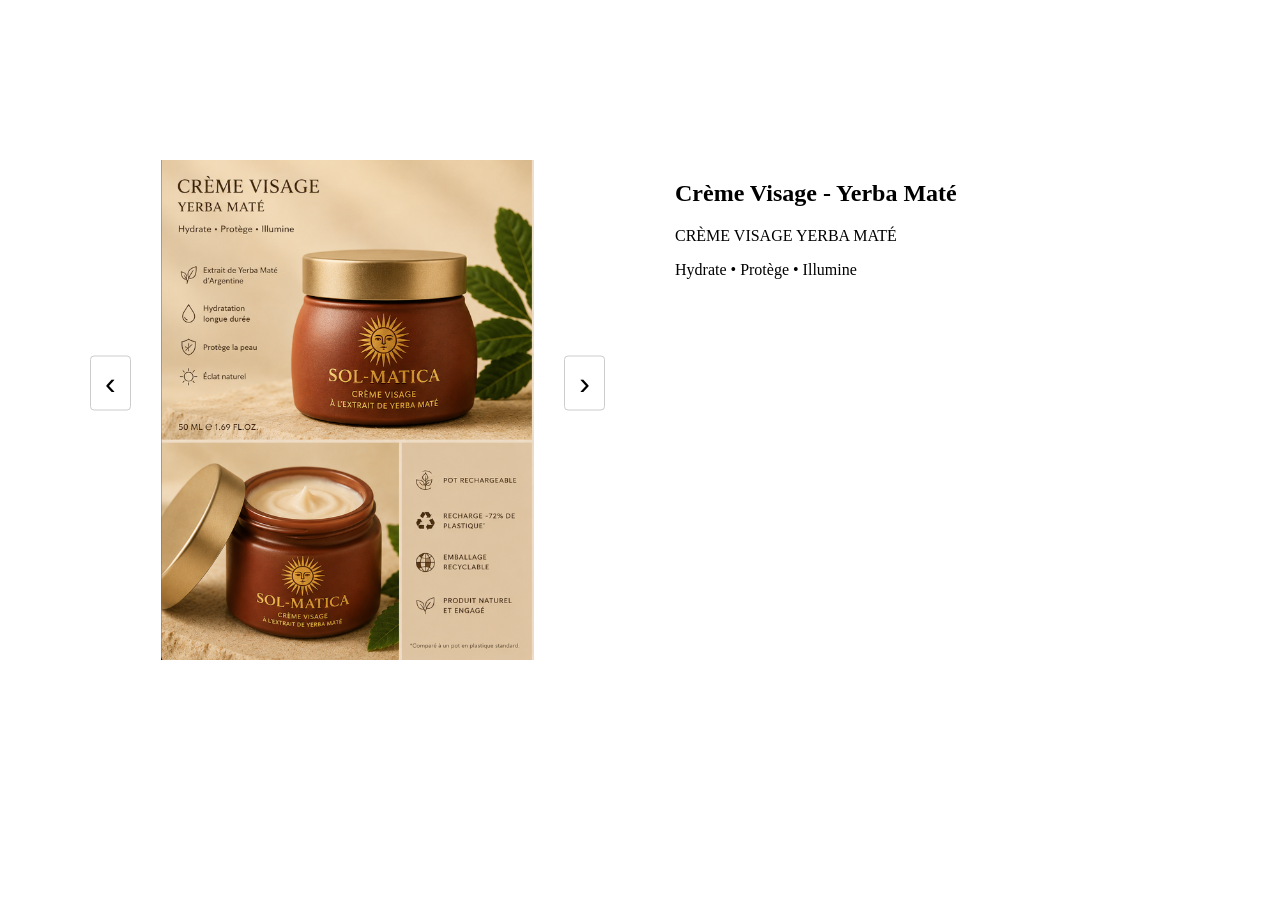
==== produit1.html @ a65f70f5 "Add files via upload I added the newest version of the site Sol-Matica representing these files" ====
<!DOCTYPE html>
<html lang="en">
<head>
    <meta charset="utf-8">
    <meta name="viewport" content="width=device-width, initial-scale=1.0">
    <link rel="stylesheet" href="produit1.css">
    <link href="https://fonts.googleapis.com/css2?family=Montserrat:wght@100;200;300;400;500;600;700&display=swap" rel="stylesheet">
    

    <title>Crème Visage</title>


</head>

<body>
    <section class="background-prod">

        <div class="product-container">

            <div class="product-image">
                <button class="carousel-btn prev">&#8249;</button>
  
                <div class="carousel-track">
                    <img src="produit1.png" alt="Vue 1">
                    <img src="produit1bis.png" alt="Vue 2">
                </div>

                <button class="carousel-btn next">&#8250;</button>
            </div>

            <div class="product-info">
                <h1>Crème Visage - Yerba Maté</h1>
                <p>CRÈME VISAGE YERBA MATÉ</p>
                <p>Hydrate • Protège • Illumine</p>
            </div>

        </div>

    </section>

    <script>
        const imgs = document.querySelectorAll('.carousel-track img');
        let current = 0;

        imgs[current].classList.add('active');

        document.querySelector('.prev').addEventListener('click', () => {
        imgs[current].classList.remove('active');
        current = (current - 1 + imgs.length) % imgs.length;
        imgs[current].classList.add('active');
        });

        document.querySelector('.next').addEventListener('click', () => {
        imgs[current].classList.remove('active');
        current = (current + 1) % imgs.length;
        imgs[current].classList.add('active');
        });
    </script>
</body>
---- produit1.css ----
body {
    background-color: rgba(255, 255, 255, 0.05);
    overflow-x: hidden;
    margin: 0;
    padding: 0;
}

.background-prod {
  background-color: white;
  min-height: 100vh;
  padding: 40px;
  box-sizing: border-box;
}

.product-container {
  display: flex;
  gap: 70px;
  max-width: 1100px;
  margin: 0 auto;
  padding-top:10%;

}


.product-image img {
  width: 100%;
  height: auto;
  display: block;
}

.product-info {
  flex: 1;
}


.product-image {
  position: relative;
  flex: 1;
  display: flex;
  align-items: center;
  gap: 30px;
}

.carousel-track {
  overflow: hidden;
  width: 100%;
}

.carousel-track img {
  width: 100%;
  display: none;
  height: 500px;        /* hauteur fixe — toutes les images auront la même */
  object-fit: cover;    /* recadre sans déformer */
}

.carousel-track img.active {
  display: block;
}

.carousel-btn {
  background: none;
  transform: translateY(-50%);
  border: 1px solid #ccc;
  font-size: 2rem;
  cursor: pointer;
  padding: 8px 14px;
  border-radius: 4px;
}
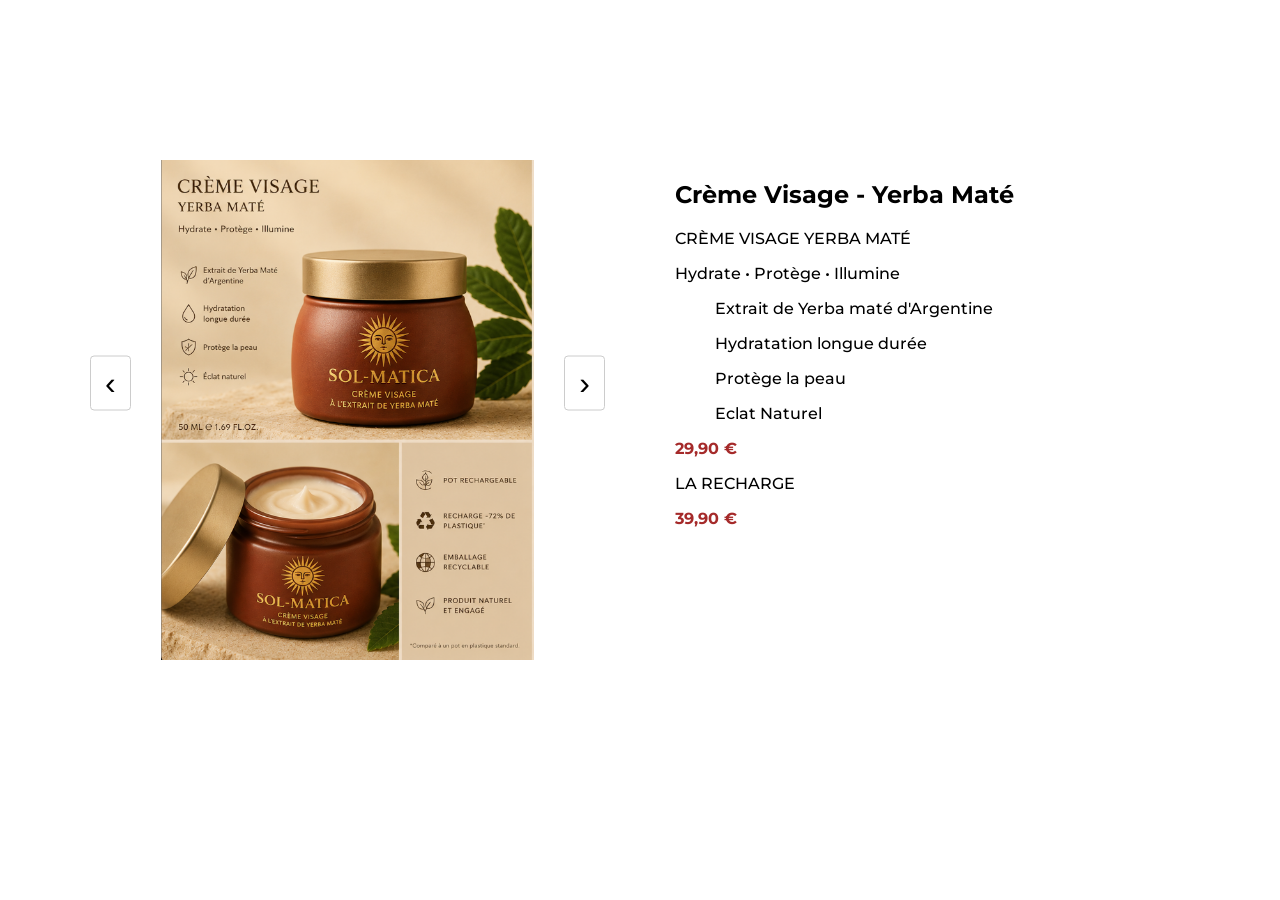
==== commit 1f4c1c33: "Add files via upload" ====
--- a/produit1.html
+++ b/produit1.html
@@ -32,6 +32,15 @@
                 <h1>Crème Visage - Yerba Maté</h1>
                 <p>CRÈME VISAGE YERBA MATÉ</p>
                 <p>Hydrate • Protège • Illumine</p>
+                <p><ul>Extrait de Yerba maté d'Argentine</ul></p>
+                <p><ul>Hydratation longue durée</ul></p>
+                <p><ul>Protège la peau</ul></p>
+                <p><ul>Eclat Naturel</ul></p>
+                <p style="color: brown; font-weight: bold;">
+                29,90 € </p>
+                <p>LA RECHARGE</p>
+                <p style="color: brown; font-weight: bold;">
+                39,90 € </p>
             </div>
 
         </div>
--- a/produit1.css
+++ b/produit1.css
@@ -30,6 +30,8 @@
 
 .product-info {
   flex: 1;
+  font-family: 'Montserrat', sans-serif;
+  font-weight:500;
 }
 
 
